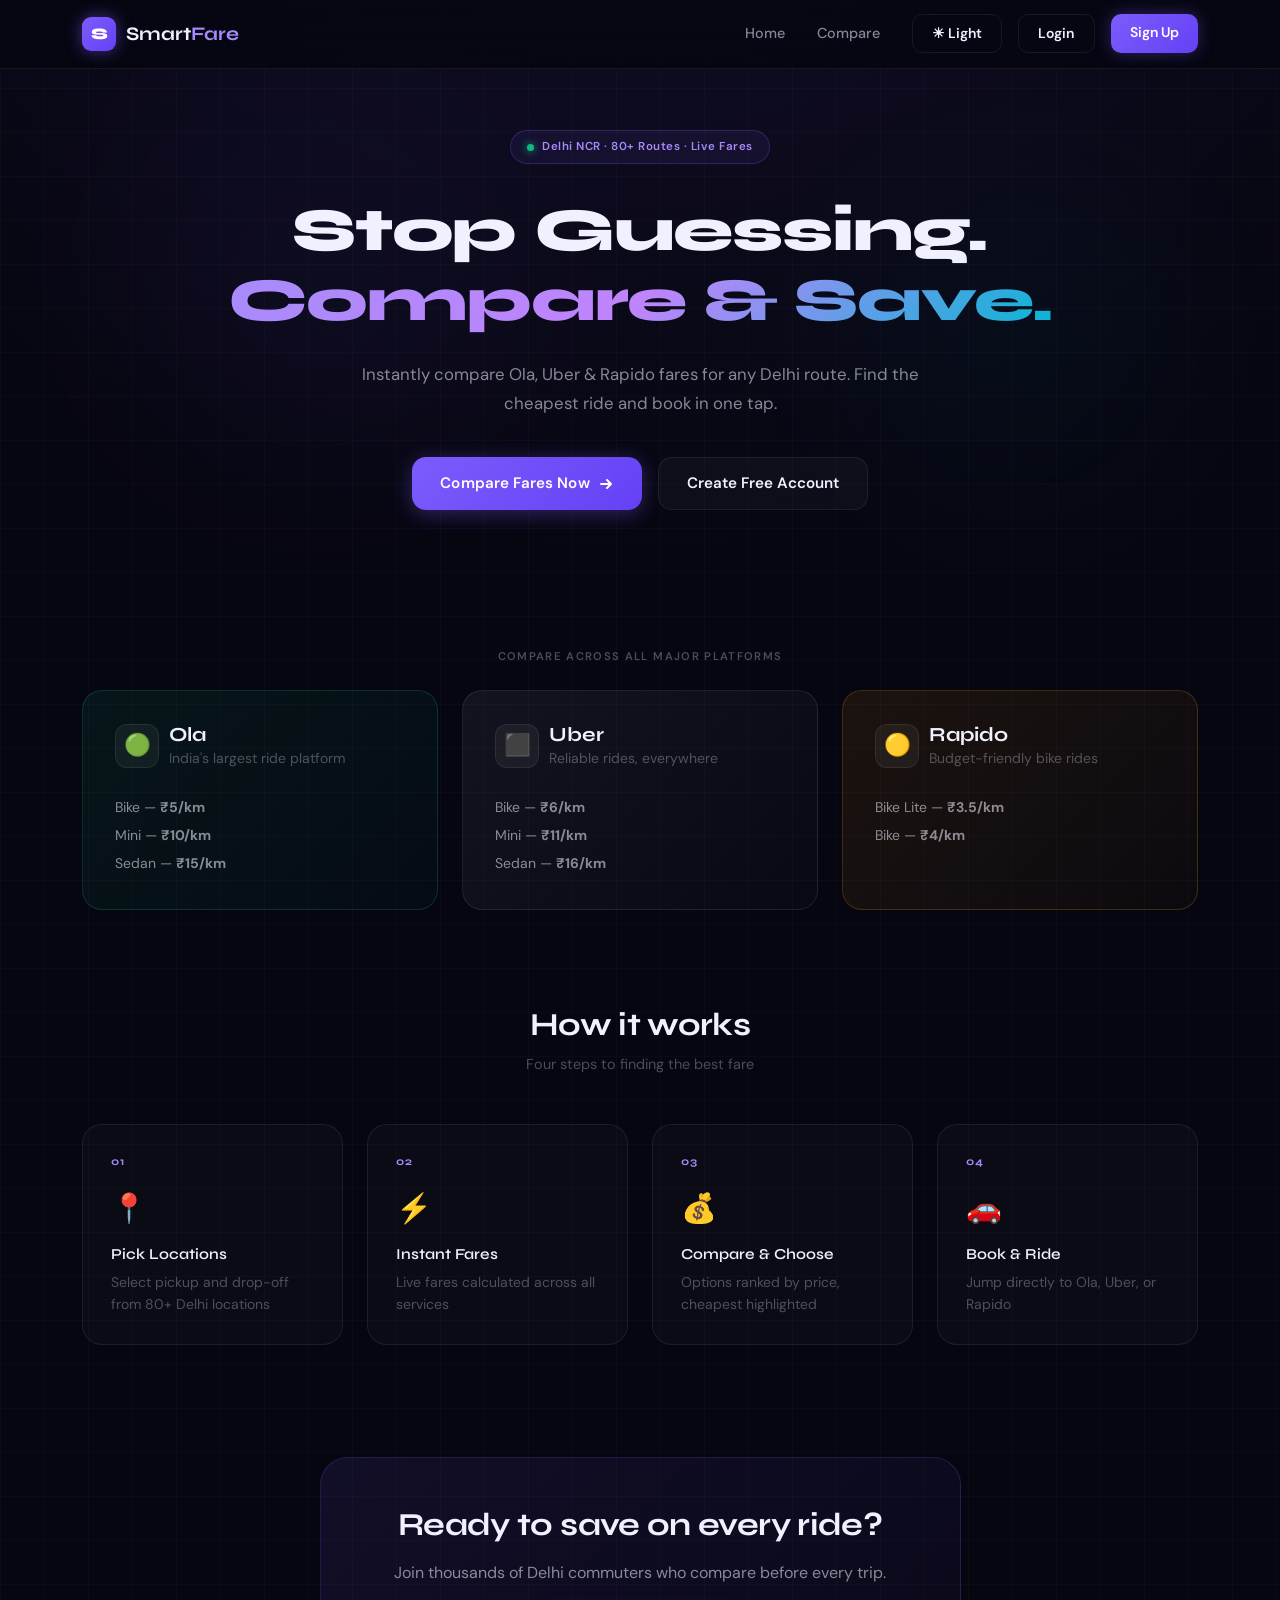
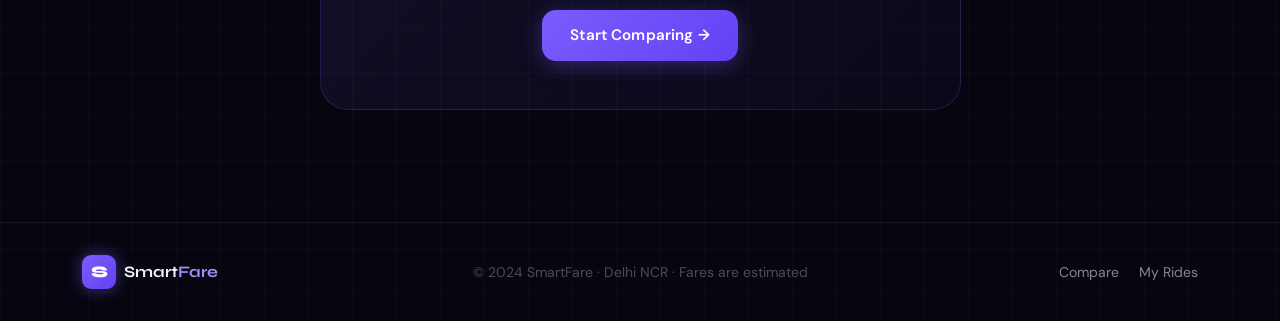
==== index.html @ f075b5c0 "add" ====
<!DOCTYPE html>
<html lang="en">
<head>
  <meta charset="UTF-8">
  <meta name="viewport" content="width=device-width, initial-scale=1.0">
  <title>SmartFare - Compare Ride Fares Instantly</title>
  <link href="https://cdn.jsdelivr.net/npm/bootstrap@5.3.0/dist/css/bootstrap.min.css" rel="stylesheet">
  <link rel="preconnect" href="https://fonts.googleapis.com">
  <link rel="preconnect" href="https://fonts.gstatic.com" crossorigin>
  <link href="https://fonts.googleapis.com/css2?family=Syne:wght@400;500;600;700;800&family=DM+Sans:wght@300;400;500;600&display=swap" rel="stylesheet">
  <link rel="stylesheet" href="/css/styles.css">
  <script>
  (function () {
    const savedTheme = localStorage.getItem("smartfare-theme") || "dark";
    document.documentElement.setAttribute("data-theme", savedTheme);
  })();
</script>
</head>
<body class="grid-bg">

  <nav class="navbar navbar-expand-lg navbar-dark navbar-custom fixed-top">
    <div class="container">
      <a class="navbar-brand d-flex align-items-center" href="/">
        <span class="logo-box"><span class="logo-letter">S</span></span>
        <span class="brand-text">Smart<span class="brand-accent">Fare</span></span>
      </a>
      <button class="navbar-toggler border-0" type="button" data-bs-toggle="collapse" data-bs-target="#navbarNav">
        <span class="navbar-toggler-icon"></span>
      </button>
      <div class="collapse navbar-collapse" id="navbarNav">
        <ul class="navbar-nav ms-auto me-3" id="navLinks"></ul>
        <div class="d-flex gap-2" id="navButtons"></div>
      </div>
    </div>
  </nav>

  <main>
    <!-- Hero -->
    <section class="hero-section position-relative">
      <div class="ambient-blob blob-1"></div>
      <div class="ambient-blob blob-2"></div>
      <div class="container">
        <div class="row justify-content-center text-center">
          <div class="col-lg-9">
            <div class="fade-in">
              <div class="hero-badge">
                <span class="pulse-dot"></span>
                Delhi NCR · 80+ Routes · Live Fares
              </div>
            </div>
            <h1 class="hero-title fade-in-1">
              Stop Guessing.<br>
              <span class="gradient-text">Compare & Save.</span>
            </h1>
            <p class="hero-subtitle fade-in-2">
              Instantly compare Ola, Uber & Rapido fares for any Delhi route.
              Find the cheapest ride and book in one tap.
            </p>
            <div class="d-flex flex-column flex-sm-row gap-3 justify-content-center fade-in-3">
              <a href="/compare" class="btn btn-primary-custom">
                Compare Fares Now
                <svg width="16" height="16" viewBox="0 0 16 16" fill="none"><path d="M3 8h10M9 4l4 4-4 4" stroke="currentColor" stroke-width="2" stroke-linecap="round" stroke-linejoin="round"/></svg>
              </a>
              <a href="/signup" class="btn btn-outline-custom">Create Free Account</a>
            </div>
          </div>
        </div>
      </div>
    </section>

    <!-- Services -->
    <section class="py-5">
      <div class="container">
        <p class="text-center text-uppercase mb-4" style="letter-spacing:0.12em; font-size:0.7rem; color:var(--text-muted); font-weight:600;">
          Compare across all major platforms
        </p>
        <div class="row g-4">
          <div class="col-md-4">
            <div class="service-card ola h-100">
              <div class="d-flex align-items-center mb-4">
                <span class="service-icon">🟢</span>
                <div>
                  <h5 class="mb-0 fw-bold">Ola</h5>
                  <p class="mb-0 small" style="color:var(--text-muted)">India's largest ride platform</p>
                </div>
              </div>
              <div class="small" style="color:var(--text-secondary); line-height:2;">
                <div>Bike — <strong>₹5/km</strong></div>
                <div>Mini — <strong>₹10/km</strong></div>
                <div>Sedan — <strong>₹15/km</strong></div>
              </div>
            </div>
          </div>
          <div class="col-md-4">
            <div class="service-card uber h-100">
              <div class="d-flex align-items-center mb-4">
                <span class="service-icon">⬛</span>
                <div>
                  <h5 class="mb-0 fw-bold">Uber</h5>
                  <p class="mb-0 small" style="color:var(--text-muted)">Reliable rides, everywhere</p>
                </div>
              </div>
              <div class="small" style="color:var(--text-secondary); line-height:2;">
                <div>Bike — <strong>₹6/km</strong></div>
                <div>Mini — <strong>₹11/km</strong></div>
                <div>Sedan — <strong>₹16/km</strong></div>
              </div>
            </div>
          </div>
          <div class="col-md-4">
            <div class="service-card rapido h-100">
              <div class="d-flex align-items-center mb-4">
                <span class="service-icon">🟡</span>
                <div>
                  <h5 class="mb-0 fw-bold">Rapido</h5>
                  <p class="mb-0 small" style="color:var(--text-muted)">Budget-friendly bike rides</p>
                </div>
              </div>
              <div class="small" style="color:var(--text-secondary); line-height:2;">
                <div>Bike Lite — <strong>₹3.5/km</strong></div>
                <div>Bike — <strong>₹4/km</strong></div>
              </div>
            </div>
          </div>
        </div>
      </div>
    </section>

    <!-- How It Works -->
    <section class="py-5">
      <div class="container">
        <h2 class="text-center fw-bold mb-2" style="letter-spacing:-0.02em;">How it works</h2>
        <p class="text-center mb-5" style="color:var(--text-muted); font-size:0.9rem;">Four steps to finding the best fare</p>
        <div class="row g-4">
          <div class="col-md-3 col-6">
            <div class="step-card">
              <div class="step-number">01</div>
              <div class="step-icon">📍</div>
              <h5 class="fw-semibold mb-2" style="font-size:0.95rem;">Pick Locations</h5>
              <p class="small mb-0" style="color:var(--text-muted)">Select pickup and drop-off from 80+ Delhi locations</p>
            </div>
          </div>
          <div class="col-md-3 col-6">
            <div class="step-card">
              <div class="step-number">02</div>
              <div class="step-icon">⚡</div>
              <h5 class="fw-semibold mb-2" style="font-size:0.95rem;">Instant Fares</h5>
              <p class="small mb-0" style="color:var(--text-muted)">Live fares calculated across all services</p>
            </div>
          </div>
          <div class="col-md-3 col-6">
            <div class="step-card">
              <div class="step-number">03</div>
              <div class="step-icon">💰</div>
              <h5 class="fw-semibold mb-2" style="font-size:0.95rem;">Compare & Choose</h5>
              <p class="small mb-0" style="color:var(--text-muted)">Options ranked by price, cheapest highlighted</p>
            </div>
          </div>
          <div class="col-md-3 col-6">
            <div class="step-card">
              <div class="step-number">04</div>
              <div class="step-icon">🚗</div>
              <h5 class="fw-semibold mb-2" style="font-size:0.95rem;">Book & Ride</h5>
              <p class="small mb-0" style="color:var(--text-muted)">Jump directly to Ola, Uber, or Rapido</p>
            </div>
          </div>
        </div>
      </div>
    </section>

    <!-- CTA -->
    <section class="py-5 my-3">
      <div class="container">
        <div class="row justify-content-center">
          <div class="col-lg-7">
            <div class="text-center p-5" style="background:linear-gradient(135deg,rgba(124,92,252,0.1),rgba(124,92,252,0.04)); border:1px solid rgba(124,92,252,0.2); border-radius:var(--radius-xl);">
              <h2 class="fw-bold mb-3" style="letter-spacing:-0.02em;">Ready to save on every ride?</h2>
              <p class="mb-4" style="color:var(--text-secondary);">Join thousands of Delhi commuters who compare before every trip.</p>
              <a href="/compare" class="btn btn-primary-custom mx-auto" style="max-width:220px;">
                Start Comparing →
              </a>
            </div>
          </div>
        </div>
      </div>
    </section>

    <footer class="footer-custom">
      <div class="container">
        <div class="row align-items-center">
          <div class="col-md-4 text-center text-md-start mb-3 mb-md-0">
            <div class="d-inline-flex align-items-center">
              <span class="logo-box me-2"><span class="logo-letter">S</span></span>
              <span class="fw-bold" style="font-family:'Syne',sans-serif;">Smart<span class="brand-accent">Fare</span></span>
            </div>
          </div>
          <div class="col-md-4 text-center mb-3 mb-md-0">
            <small style="color:var(--text-muted);">© 2024 SmartFare · Delhi NCR · Fares are estimated</small>
          </div>
          <div class="col-md-4 text-center text-md-end">
            <a href="/compare" class="me-3">Compare</a>
            <a href="/my-rides">My Rides</a>
          </div>
        </div>
      </div>
    </footer>
  </main>

  <script src="https://cdn.jsdelivr.net/npm/bootstrap@5.3.0/dist/js/bootstrap.bundle.min.js"></script>
  <script src="/js/auth.js"></script>
  <script src="/js/theme.js"></script>
  <script src="/js/navbar.js"></script>
</body>
</html>
---- css/styles.css ----
@import url('https://fonts.googleapis.com/css2?family=Syne:wght@400;500;600;700;800&family=DM+Sans:wght@300;400;500;600&display=swap');

:root {
  --primary: #7c5cfc;
  --primary-dark: #6441f5;
  --primary-light: #a78bfa;
  --primary-glow: rgba(124, 92, 252, 0.35);
  --secondary: #06b6d4;
  --secondary-glow: rgba(6, 182, 212, 0.25);
  --success: #10b981;
  --success-glow: rgba(16, 185, 129, 0.25);
  --danger: #ef4444;
  --danger-glow: rgba(239, 68, 68, 0.2);
  --warning: #f59e0b;
  --dark: #060610;
  --dark-2: #0d0d1a;
  --dark-card: #111120;
  --dark-card-hover: #15152a;
  --border: rgba(255, 255, 255, 0.07);
  --border-hover: rgba(255, 255, 255, 0.14);
  --border-primary: rgba(124, 92, 252, 0.4);
  --text-primary: #f0f0ff;
  --text-secondary: rgba(240, 240, 255, 0.55);
  --text-muted: rgba(240, 240, 255, 0.3);
  --radius-sm: 10px;
  --radius-md: 14px;
  --radius-lg: 20px;
  --radius-xl: 28px;
  --shadow-sm: 0 2px 8px rgba(0,0,0,0.3);
  --shadow-md: 0 8px 32px rgba(0,0,0,0.4);
  --shadow-lg: 0 20px 60px rgba(0,0,0,0.5);
  --shadow-glow: 0 0 40px var(--primary-glow);
  --transition: all 0.25s cubic-bezier(0.4, 0, 0.2, 1);
  --transition-fast: all 0.15s ease;
  --transition-slow: all 0.4s cubic-bezier(0.4, 0, 0.2, 1);
}
:root[data-theme="light"] {
  --primary: #6d5dfc;
  --primary-dark: #5546e8;
  --primary-light: #7c6cff;
  --primary-glow: rgba(109, 93, 252, 0.18);

  --secondary: #0891b2;
  --secondary-glow: rgba(8, 145, 178, 0.14);

  --success: #059669;
  --success-glow: rgba(5, 150, 105, 0.14);

  --danger: #dc2626;
  --danger-glow: rgba(220, 38, 38, 0.12);

  --warning: #d97706;

  --dark: #f8fafc;
  --dark-2: #eef2f7;
  --dark-card: #ffffff;
  --dark-card-hover: #f8fbff;

  --border: rgba(15, 23, 42, 0.08);
  --border-hover: rgba(15, 23, 42, 0.14);
  --border-primary: rgba(109, 93, 252, 0.24);

  --text-primary: #0f172a;
  --text-secondary: rgba(15, 23, 42, 0.72);
  --text-muted: rgba(15, 23, 42, 0.5);

  --shadow-sm: 0 2px 8px rgba(15, 23, 42, 0.06);
  --shadow-md: 0 8px 24px rgba(15, 23, 42, 0.08);
  --shadow-lg: 0 18px 48px rgba(15, 23, 42, 0.12);
  --shadow-glow: 0 0 30px var(--primary-glow);
}

*, *::before, *::after {
  margin: 0;
  padding: 0;
  box-sizing: border-box;
}

body {
  font-family: 'DM Sans', -apple-system, sans-serif;
  background-color: var(--dark);
  color: var(--text-primary);
  line-height: 1.6;
  overflow-x: hidden;
  -webkit-font-smoothing: antialiased;
}

h1, h2, h3, h4, h5, h6, .display-5 {
  font-family: 'Syne', sans-serif;
}

/* ─── BACKGROUND ─── */
.grid-bg {
  background-color: var(--dark);
  background-image:
    radial-gradient(ellipse 80% 50% at 50% -20%, rgba(124, 92, 252, 0.12), transparent),
    linear-gradient(rgba(255,255,255,0.018) 1px, transparent 1px),
    linear-gradient(90deg, rgba(255,255,255,0.018) 1px, transparent 1px);
  background-size: auto, 44px 44px, 44px 44px;
}

/* ─── SCROLLBAR ─── */
::-webkit-scrollbar { width: 6px; }
::-webkit-scrollbar-track { background: var(--dark); }
::-webkit-scrollbar-thumb { background: rgba(124,92,252,0.4); border-radius: 4px; }

/* ─── NAVBAR ─── */
.navbar-custom {
  background: rgba(6, 6, 16, 0.85);
  backdrop-filter: blur(24px) saturate(180%);
  -webkit-backdrop-filter: blur(24px) saturate(180%);
  border-bottom: 1px solid var(--border);
  padding: 0.75rem 0;
  transition: var(--transition);
}

.navbar-brand {
  font-family: 'Syne', sans-serif;
  font-weight: 700;
  font-size: 1.2rem;
  text-decoration: none;
}

.logo-box {
  width: 34px;
  height: 34px;
  background: linear-gradient(135deg, var(--primary), var(--primary-dark));
  border-radius: 9px;
  display: inline-flex;
  align-items: center;
  justify-content: center;
  margin-right: 10px;
  box-shadow: 0 0 16px rgba(124,92,252,0.5);
  flex-shrink: 0;
}

.logo-letter {
  color: white;
  font-weight: 800;
  font-size: 16px;
  font-family: 'Syne', sans-serif;
}

.brand-text { color: var(--text-primary); }
.brand-accent { color: var(--primary-light); }

.nav-link {
  color: var(--text-secondary) !important;
  font-weight: 500;
  font-size: 0.9rem;
  padding: 0.5rem 1rem !important;
  border-radius: var(--radius-sm);
  transition: var(--transition-fast);
  position: relative;
}

.nav-link:hover { color: var(--text-primary) !important; background: rgba(255,255,255,0.04); }
.nav-link.active { color: var(--primary-light) !important; }

.btn-nav-primary {
  background: linear-gradient(135deg, var(--primary), var(--primary-dark));
  color: white !important;
  border: none;
  padding: 0.5rem 1.2rem;
  border-radius: var(--radius-sm);
  font-weight: 600;
  font-size: 0.875rem;
  transition: var(--transition);
  box-shadow: 0 0 16px var(--primary-glow);
}

.btn-nav-primary:hover {
  transform: translateY(-1px);
  box-shadow: 0 0 24px var(--primary-glow);
  color: white !important;
}

.btn-nav-outline {
  border: 1px solid var(--border);
  color: var(--text-primary) !important;
  padding: 0.5rem 1.2rem;
  border-radius: var(--radius-sm);
  font-weight: 600;
  font-size: 0.875rem;
  transition: var(--transition);
  background: transparent;
}

.btn-nav-outline:hover {
  background: rgba(255,255,255,0.05);
  border-color: var(--border-primary);
  color: var(--text-primary) !important;
}

/* ─── HERO ─── */
.hero-section {
  padding: 130px 0 90px;
  position: relative;
  overflow: hidden;
}

.hero-badge {
  display: inline-flex;
  align-items: center;
  gap: 8px;
  padding: 7px 16px;
  background: rgba(124, 92, 252, 0.08);
  border: 1px solid rgba(124, 92, 252, 0.25);
  border-radius: 50px;
  margin-bottom: 2rem;
  font-size: 0.72rem;
  font-weight: 600;
  letter-spacing: 0.5px;
  color: var(--primary-light);
}

.pulse-dot {
  width: 7px;
  height: 7px;
  background: var(--success);
  border-radius: 50%;
  box-shadow: 0 0 8px var(--success);
  animation: pulse 2.5s ease-in-out infinite;
}

@keyframes pulse {
  0%, 100% { opacity: 1; transform: scale(1); box-shadow: 0 0 6px var(--success); }
  50% { opacity: 0.7; transform: scale(1.2); box-shadow: 0 0 12px var(--success); }
}

.hero-title {
  font-size: clamp(2.4rem, 5vw, 3.8rem);
  font-weight: 800;
  line-height: 1.15;
  margin-bottom: 1.5rem;
  letter-spacing: -0.02em;
}

.gradient-text {
  background: linear-gradient(135deg, var(--primary-light) 0%, #c084fc 50%, var(--secondary) 100%);
  -webkit-background-clip: text;
  -webkit-text-fill-color: transparent;
  background-clip: text;
}

.hero-subtitle {
  font-size: 1.05rem;
  color: var(--text-secondary);
  max-width: 580px;
  margin: 0 auto 2.5rem;
  line-height: 1.7;
  font-weight: 400;
}

/* ─── BUTTONS ─── */
.btn-primary-custom {
  background: linear-gradient(135deg, var(--primary), var(--primary-dark));
  color: white;
  border: none;
  padding: 0.875rem 1.75rem;
  font-size: 0.95rem;
  font-weight: 600;
  border-radius: var(--radius-md);
  transition: var(--transition);
  box-shadow: 0 4px 20px var(--primary-glow);
  display: inline-flex;
  align-items: center;
  justify-content: center;
  gap: 8px;
  letter-spacing: 0.01em;
  cursor: pointer;
  text-decoration: none;
}

.btn-primary-custom:hover {
  transform: translateY(-2px) scale(1.01);
  box-shadow: 0 8px 32px var(--primary-glow);
  color: white;
}

.btn-primary-custom:active { transform: translateY(0) scale(0.99); }
.btn-primary-custom:disabled {
  opacity: 0.45;
  cursor: not-allowed;
  transform: none;
  box-shadow: none;
}

.btn-outline-custom {
  background: rgba(255,255,255,0.03);
  color: var(--text-primary);
  border: 1px solid var(--border);
  padding: 0.875rem 1.75rem;
  font-size: 0.95rem;
  font-weight: 600;
  border-radius: var(--radius-md);
  transition: var(--transition);
  display: inline-flex;
  align-items: center;
  justify-content: center;
  gap: 8px;
  cursor: pointer;
  text-decoration: none;
}

.btn-outline-custom:hover {
  background: rgba(255,255,255,0.06);
  border-color: var(--border-primary);
  color: var(--text-primary);
  transform: translateY(-1px);
}

.btn-sm.btn-outline-custom {
  padding: 0.5rem 1.1rem;
  font-size: 0.82rem;
  border-radius: var(--radius-sm);
}

/* ─── CARDS ─── */
.card-custom {
  background: rgba(255, 255, 255, 0.028);
  border: 1px solid var(--border);
  border-radius: var(--radius-lg);
  padding: 1.5rem;
  transition: var(--transition);
  backdrop-filter: blur(16px);
  -webkit-backdrop-filter: blur(16px);
}

.card-custom:hover {
  background: rgba(255, 255, 255, 0.045);
  border-color: var(--border-hover);
  transform: translateY(-3px);
  box-shadow: var(--shadow-md);
}

/* ─── SERVICE CARDS ─── */
.service-card {
  border-radius: var(--radius-lg);
  padding: 2rem;
  transition: var(--transition);
  position: relative;
  overflow: hidden;
}

.service-card::before {
  content: '';
  position: absolute;
  inset: 0;
  opacity: 0;
  transition: opacity 0.3s;
  border-radius: inherit;
}

.service-card:hover { transform: translateY(-5px); }
.service-card:hover::before { opacity: 1; }

.service-card.ola {
  background: linear-gradient(135deg, rgba(16,185,129,0.09), rgba(16,185,129,0.03));
  border: 1px solid rgba(16,185,129,0.2);
}
.service-card.ola:hover { border-color: rgba(16,185,129,0.5); box-shadow: 0 8px 40px rgba(16,185,129,0.12); }

.service-card.uber {
  background: linear-gradient(135deg, rgba(148,163,184,0.09), rgba(100,116,139,0.03));
  border: 1px solid rgba(100,116,139,0.2);
}
.service-card.uber:hover { border-color: rgba(148,163,184,0.4); box-shadow: 0 8px 40px rgba(148,163,184,0.1); }

.service-card.rapido {
  background: linear-gradient(135deg, rgba(245,158,11,0.09), rgba(245,158,11,0.03));
  border: 1px solid rgba(245,158,11,0.2);
}
.service-card.rapido:hover { border-color: rgba(245,158,11,0.5); box-shadow: 0 8px 40px rgba(245,158,11,0.12); }

.service-icon {
  font-size: 1.8rem;
  margin-right: 0.6rem;
}

/* ─── FORM CONTROLS ─── */
.form-control-custom {
  background: rgba(255, 255, 255, 0.04);
  border: 1px solid var(--border);
  color: var(--text-primary);
  padding: 0.875rem 1rem;
  border-radius: var(--radius-md);
  transition: var(--transition);
  font-family: 'DM Sans', sans-serif;
  font-size: 0.92rem;
  width: 100%;
}

.form-control-custom:focus {
  background: rgba(255, 255, 255, 0.065);
  border-color: var(--primary);
  color: var(--text-primary);
  box-shadow: 0 0 0 3px rgba(124, 92, 252, 0.18);
  outline: none;
}

.form-control-custom::placeholder { color: var(--text-muted); }

select.form-control-custom {
  cursor: pointer;
  appearance: none;
  background-image: url("data:image/svg+xml,%3Csvg xmlns='http://www.w3.org/2000/svg' width='12' height='12' viewBox='0 0 12 12'%3E%3Cpath fill='rgba(240,240,255,0.4)' d='M6 8L1 3h10z'/%3E%3C/svg%3E");
  background-repeat: no-repeat;
  background-position: right 1rem center;
  padding-right: 2.5rem;
}

select.form-control-custom option {
  background: var(--dark-card);
  color: var(--text-primary);
}

.form-label-custom {
  color: var(--text-secondary);
  font-weight: 600;
  margin-bottom: 0.5rem;
  font-size: 0.8rem;
  text-transform: uppercase;
  letter-spacing: 0.06em;
  display: block;
}

/* Password input wrapper */
.input-password-wrap {
  position: relative;
}

.input-password-wrap .form-control-custom {
  padding-right: 3rem;
}

.password-toggle {
  position: absolute;
  right: 0.875rem;
  top: 50%;
  transform: translateY(-50%);
  background: none;
  border: none;
  color: var(--text-muted);
  cursor: pointer;
  padding: 0;
  display: flex;
  align-items: center;
  transition: color 0.2s;
  font-size: 0.95rem;
}

.password-toggle:hover { color: var(--text-secondary); }

/* ─── COMPARE CARD ─── */
.compare-card {
  background: rgba(255, 255, 255, 0.028);
  border: 1px solid var(--border);
  border-radius: var(--radius-xl);
  padding: 2.25rem;
  backdrop-filter: blur(24px);
  -webkit-backdrop-filter: blur(24px);
  box-shadow: 0 32px 80px rgba(0,0,0,0.5);
}

/* ─── SWAP BUTTON ─── */
.swap-btn {
  width: 40px;
  height: 40px;
  border-radius: 50%;
  background: rgba(255, 255, 255, 0.04);
  border: 1px solid var(--border);
  color: var(--text-secondary);
  display: flex;
  align-items: center;
  justify-content: center;
  cursor: pointer;
  transition: var(--transition);
  flex-shrink: 0;
}

.swap-btn:hover {
  background: rgba(124, 92, 252, 0.15);
  border-color: var(--primary);
  color: var(--primary-light);
  transform: rotate(180deg);
  box-shadow: 0 0 16px var(--primary-glow);
}

/* ─── FARE CARDS ─── */
.fare-card {
  background: rgba(255, 255, 255, 0.028);
  border: 1px solid var(--border);
  border-radius: var(--radius-lg);
  padding: 1.5rem;
  transition: var(--transition);
  position: relative;
  overflow: hidden;
}

.fare-card:hover {
  background: rgba(255, 255, 255, 0.048);
  transform: translateY(-4px);
  box-shadow: var(--shadow-md);
  border-color: var(--border-hover);
}

.fare-card.cheapest {
  border: 1.5px solid var(--success);
  box-shadow: 0 0 0 1px rgba(16,185,129,0.15), 0 8px 40px rgba(16,185,129,0.12);
  background: rgba(16, 185, 129, 0.04);
}

.fare-card.cheapest:hover {
  box-shadow: 0 0 0 1px rgba(16,185,129,0.25), 0 16px 50px rgba(16,185,129,0.18);
}

.cheapest-badge {
  position: absolute;
  top: 14px;
  right: 14px;
  background: var(--success);
  color: white;
  padding: 3px 10px;
  border-radius: 20px;
  font-size: 0.7rem;
  font-weight: 700;
  text-transform: uppercase;
  letter-spacing: 0.06em;
  box-shadow: 0 0 12px var(--success-glow);
}

.price-tag {
  font-size: 2rem;
  font-weight: 800;
  color: var(--text-primary);
  font-family: 'Syne', sans-serif;
  letter-spacing: -0.03em;
}

.feature-badge {
  display: inline-block;
  background: rgba(255, 255, 255, 0.07);
  border: 1px solid var(--border);
  padding: 3px 9px;
  border-radius: 6px;
  font-size: 0.72rem;
  margin-right: 5px;
  margin-bottom: 5px;
  color: var(--text-secondary);
}

/* ─── ALERTS ─── */
.alert-custom {
  background: rgba(239, 68, 68, 0.08);
  border: 1px solid rgba(239, 68, 68, 0.25);
  color: #fca5a5;
  padding: 0.875rem 1rem;
  border-radius: var(--radius-md);
  font-size: 0.875rem;
}

.alert-success-custom {
  background: rgba(16, 185, 129, 0.08);
  border: 1px solid rgba(16, 185, 129, 0.25);
  color: #6ee7b7;
}

/* ─── LOADING SPINNER ─── */
.spinner-border-custom {
  width: 18px;
  height: 18px;
  border: 2.5px solid rgba(255, 255, 255, 0.2);
  border-top-color: white;
  border-radius: 50%;
  animation: spin 0.7s linear infinite;
  display: inline-block;
}

@keyframes spin { to { transform: rotate(360deg); } }

/* ─── STEP CARDS ─── */
.step-card {
  background: rgba(255,255,255,0.025);
  border: 1px solid var(--border);
  border-radius: var(--radius-lg);
  padding: 1.75rem;
  transition: var(--transition);
  height: 100%;
}

.step-card:hover {
  background: rgba(255,255,255,0.045);
  transform: translateY(-4px);
  border-color: var(--border-primary);
  box-shadow: 0 8px 32px rgba(124,92,252,0.1);
}

.step-number {
  font-family: 'Syne', monospace;
  font-size: 0.7rem;
  color: var(--primary-light);
  margin-bottom: 0.875rem;
  letter-spacing: 0.1em;
  font-weight: 700;
}

.step-icon { font-size: 1.8rem; margin-bottom: 0.875rem; }

/* ─── STATS ─── */
.stat-card {
  text-align: center;
  padding: 1.5rem 1rem;
  background: rgba(255,255,255,0.025);
  border: 1px solid var(--border);
  border-radius: var(--radius-md);
  transition: var(--transition);
}

.stat-card:hover {
  background: rgba(255,255,255,0.045);
  border-color: var(--border-primary);
  transform: translateY(-2px);
}

.stat-value {
  font-size: 1.9rem;
  font-weight: 800;
  color: var(--text-primary);
  font-family: 'Syne', sans-serif;
  letter-spacing: -0.03em;
}

.stat-label {
  font-size: 0.7rem;
  color: var(--text-muted);
  text-transform: uppercase;
  letter-spacing: 0.08em;
  margin-top: 4px;
}

/* ─── POPULAR ROUTES ─── */
.popular-route-btn {
  background: rgba(255,255,255,0.02);
  border: 1px solid var(--border);
  border-radius: var(--radius-md);
  padding: 0.875rem 1rem;
  transition: var(--transition);
  cursor: pointer;
  text-align: left;
  width: 100%;
  display: flex;
  align-items: center;
  gap: 0.75rem;
  color: var(--text-primary);
  font-family: 'DM Sans', sans-serif;
  font-size: 0.9rem;
}

.popular-route-btn:hover {
  background: rgba(255,255,255,0.05);
  border-color: rgba(255,255,255,0.14);
  transform: translateX(4px);
}

.popular-route-btn.active {
  background: rgba(124, 92, 252, 0.1);
  border-color: var(--border-primary);
}

.route-indicator {
  width: 6px;
  height: 6px;
  background: var(--text-muted);
  border-radius: 50%;
  flex-shrink: 0;
}

.popular-route-btn.active .route-indicator {
  background: var(--primary-light);
  box-shadow: 0 0 8px var(--primary-glow);
}

/* ─── LIVE INDICATOR ─── */
.live-indicator {
  display: inline-flex;
  align-items: center;
  gap: 8px;
  padding: 6px 14px;
  background: rgba(16, 185, 129, 0.07);
  border: 1px solid rgba(16, 185, 129, 0.25);
  border-radius: 50px;
  font-size: 0.68rem;
  font-weight: 700;
  letter-spacing: 0.1em;
  text-transform: uppercase;
  color: #6ee7b7;
}

/* ─── FOOTER ─── */
.footer-custom {
  border-top: 1px solid var(--border);
  padding: 2rem 0;
  margin-top: 4rem;
}

.footer-custom a {
  color: var(--text-secondary);
  text-decoration: none;
  transition: color 0.2s;
  font-size: 0.875rem;
}

.footer-custom a:hover { color: var(--text-primary); }

/* ─── AMBIENT BLOBS ─── */
.ambient-blob {
  position: absolute;
  border-radius: 50%;
  pointer-events: none;
}

.blob-1 {
  width: 500px;
  height: 500px;
  background: radial-gradient(circle, var(--primary) 0%, transparent 70%);
  top: 5%;
  left: 5%;
  filter: blur(120px);
  opacity: 0.09;
}

.blob-2 {
  width: 400px;
  height: 400px;
  background: radial-gradient(circle, var(--secondary) 0%, transparent 70%);
  bottom: 10%;
  right: 5%;
  filter: blur(100px);
  opacity: 0.07;
}

/* ─── MODAL ─── */
.modal-custom {
  display: none;
  position: fixed;
  inset: 0;
  z-index: 9999;
  align-items: center;
  justify-content: center;
  padding: 1rem;
}

.modal-custom.show { display: flex; }

.modal-backdrop-custom {
  position: fixed;
  inset: 0;
  background: rgba(0,0,0,0.7);
  backdrop-filter: blur(4px);
  z-index: 9998;
}

.modal-content-custom {
  position: relative;
  z-index: 9999;
  background: var(--dark-card);
  border: 1px solid var(--border);
  border-radius: var(--radius-xl);
  padding: 2rem;
  max-width: 400px;
  width: 100%;
  box-shadow: var(--shadow-lg);
  animation: modalIn 0.25s cubic-bezier(0.34, 1.56, 0.64, 1);
}

@keyframes modalIn {
  from { opacity: 0; transform: scale(0.92) translateY(16px); }
  to { opacity: 1; transform: scale(1) translateY(0); }
}

/* ─── BOOKING CARDS ─── */
.booking-card {
  background: rgba(255,255,255,0.025);
  border: 1px solid var(--border);
  border-radius: var(--radius-lg);
  padding: 1.25rem 1.5rem;
  transition: var(--transition);
}

.booking-card:hover {
  background: rgba(255,255,255,0.042);
  border-color: var(--border-hover);
  transform: translateY(-2px);
  box-shadow: var(--shadow-sm);
}

/* ─── ANIMATIONS ─── */
@keyframes fadeInUp {
  from { opacity: 0; transform: translateY(24px); }
  to { opacity: 1; transform: translateY(0); }
}

@keyframes fadeIn {
  from { opacity: 0; transform: translateY(16px); }
  to { opacity: 1; transform: translateY(0); }
}

.fade-in { animation: fadeInUp 0.55s cubic-bezier(0.4, 0, 0.2, 1) both; }
.fade-in-1 { animation: fadeInUp 0.55s 0.08s cubic-bezier(0.4, 0, 0.2, 1) both; }
.fade-in-2 { animation: fadeInUp 0.55s 0.16s cubic-bezier(0.4, 0, 0.2, 1) both; }
.fade-in-3 { animation: fadeInUp 0.55s 0.24s cubic-bezier(0.4, 0, 0.2, 1) both; }

/* ─── RESPONSIVE ─── */
@media (max-width: 768px) {
  .hero-section { padding: 100px 0 60px; }
  .hero-title { font-size: 2.2rem; }
  .hero-subtitle { font-size: 0.95rem; }

  .btn-primary-custom,
  .btn-outline-custom {
    padding: 0.8rem 1.4rem;
    font-size: 0.9rem;
    width: 100%;
    justify-content: center;
  }

  .compare-card { padding: 1.5rem; border-radius: var(--radius-lg); }

  .price-tag { font-size: 1.6rem; }

  .stat-value { font-size: 1.5rem; }
}

@media (max-width: 480px) {
  .hero-title { font-size: 1.9rem; }
  .compare-card { padding: 1.2rem; }
}
/*
  ── my-rides additions ──────────────────────────────────────────────────────
  Paste these rules into your existing styles.css (or append at the end).
  They only add / override what my-rides needs — nothing else is touched.
  ──────────────────────────────────────────────────────────────────────────── */

/* Prevent body scroll while modal is open (set via JS) */
body.modal-open {
  overflow: hidden;
}

/* Smooth card exit animation helper */
.ride-card.removing {
  opacity: 0 !important;
  transform: translateX(24px) !important;
  pointer-events: none;
}

/* Ensure modal backdrop never leaks a stuck blur */
.modal-custom:not(.show) {
  display: none !important;
  pointer-events: none;
}
.modal-custom:not(.show) .modal-backdrop-custom {
  backdrop-filter: none;
  -webkit-backdrop-filter: none;
}

/* Price tag consistency */
.price-tag {
  font-weight: 700;
  letter-spacing: -0.02em;
  color: var(--text-primary, #fff);
}

/* Service icon circle wrapper (optional, in case global styles don't define it) */
.service-icon {
  width: 44px; height: 44px;
  display: flex; align-items: center; justify-content: center;
  background: rgba(255,255,255,0.05);
  border: 1px solid rgba(255,255,255,0.08);
  border-radius: 12px;
  font-size: 1.35rem;
  line-height: 1;
  flex-shrink: 0;
}

/* Alert / error state */
.alert-custom {
  background: rgba(239,68,68,0.07);
  border: 1px solid rgba(239,68,68,0.14);
  border-radius: 14px;
  padding: 1.5rem;
  color: #fca5a5;
}

/* FINAL MODAL FIX */
.modal-custom {
  display: none;
}

.modal-custom.show {
  display: flex;
}

.modal-backdrop-custom {
  position: fixed;
  inset: 0;
  z-index: 9998;
}

.modal-content-custom {
  position: relative;
  z-index: 9999;
}
:root[data-theme="light"] body {
  background-color: var(--dark);
  color: var(--text-primary);
}

:root[data-theme="light"] .grid-bg {
  background-color: var(--dark);
  background-image:
    radial-gradient(ellipse 80% 50% at 50% -20%, rgba(109, 93, 252, 0.08), transparent),
    linear-gradient(rgba(15, 23, 42, 0.04) 1px, transparent 1px),
    linear-gradient(90deg, rgba(15, 23, 42, 0.04) 1px, transparent 1px);
}

:root[data-theme="light"] .navbar-custom {
  background: rgba(255, 255, 255, 0.85);
  border-bottom: 1px solid var(--border);
}

:root[data-theme="light"] .nav-link:hover,
:root[data-theme="light"] .btn-nav-outline:hover {
  background: rgba(15, 23, 42, 0.05);
}

:root[data-theme="light"] .btn-nav-outline {
  background: #fff;
}

:root[data-theme="light"] .nav-user-text {
  color: var(--text-secondary) !important;
}

:root[data-theme="light"] .btn-outline-custom {
  background: rgba(15, 23, 42, 0.03);
  border-color: var(--border);
  color: var(--text-primary);
}

:root[data-theme="light"] .btn-outline-custom:hover {
  background: rgba(15, 23, 42, 0.06);
  color: var(--text-primary);
}

:root[data-theme="light"] .service-card,
:root[data-theme="light"] .card-custom,
:root[data-theme="light"] .fare-card,
:root[data-theme="light"] .fare-skeleton,
:root[data-theme="light"] .contact-card,
:root[data-theme="light"] .auth-card,
:root[data-theme="light"] .ride-card,
:root[data-theme="light"] .result-card {
  background: rgba(255, 255, 255, 0.92);
  border-color: var(--border);
  box-shadow: var(--shadow-md);
}

:root[data-theme="light"] .form-control,
:root[data-theme="light"] .form-control-custom,
:root[data-theme="light"] .location-input-field,
:root[data-theme="light"] .form-select {
  background: rgba(15, 23, 42, 0.03);
  color: var(--text-primary);
  border-color: var(--border);
}

:root[data-theme="light"] .form-control:focus,
:root[data-theme="light"] .form-control-custom:focus,
:root[data-theme="light"] .location-input-field:focus,
:root[data-theme="light"] .form-select:focus {
  background: rgba(15, 23, 42, 0.05);
  color: var(--text-primary);
  border-color: var(--border-primary);
  box-shadow: 0 0 0 0.2rem rgba(109, 93, 252, 0.12);
}

:root[data-theme="light"] .navbar-toggler {
  filter: invert(1);
}

:root[data-theme="light"] ::-webkit-scrollbar-track {
  background: #eef2f7;
}
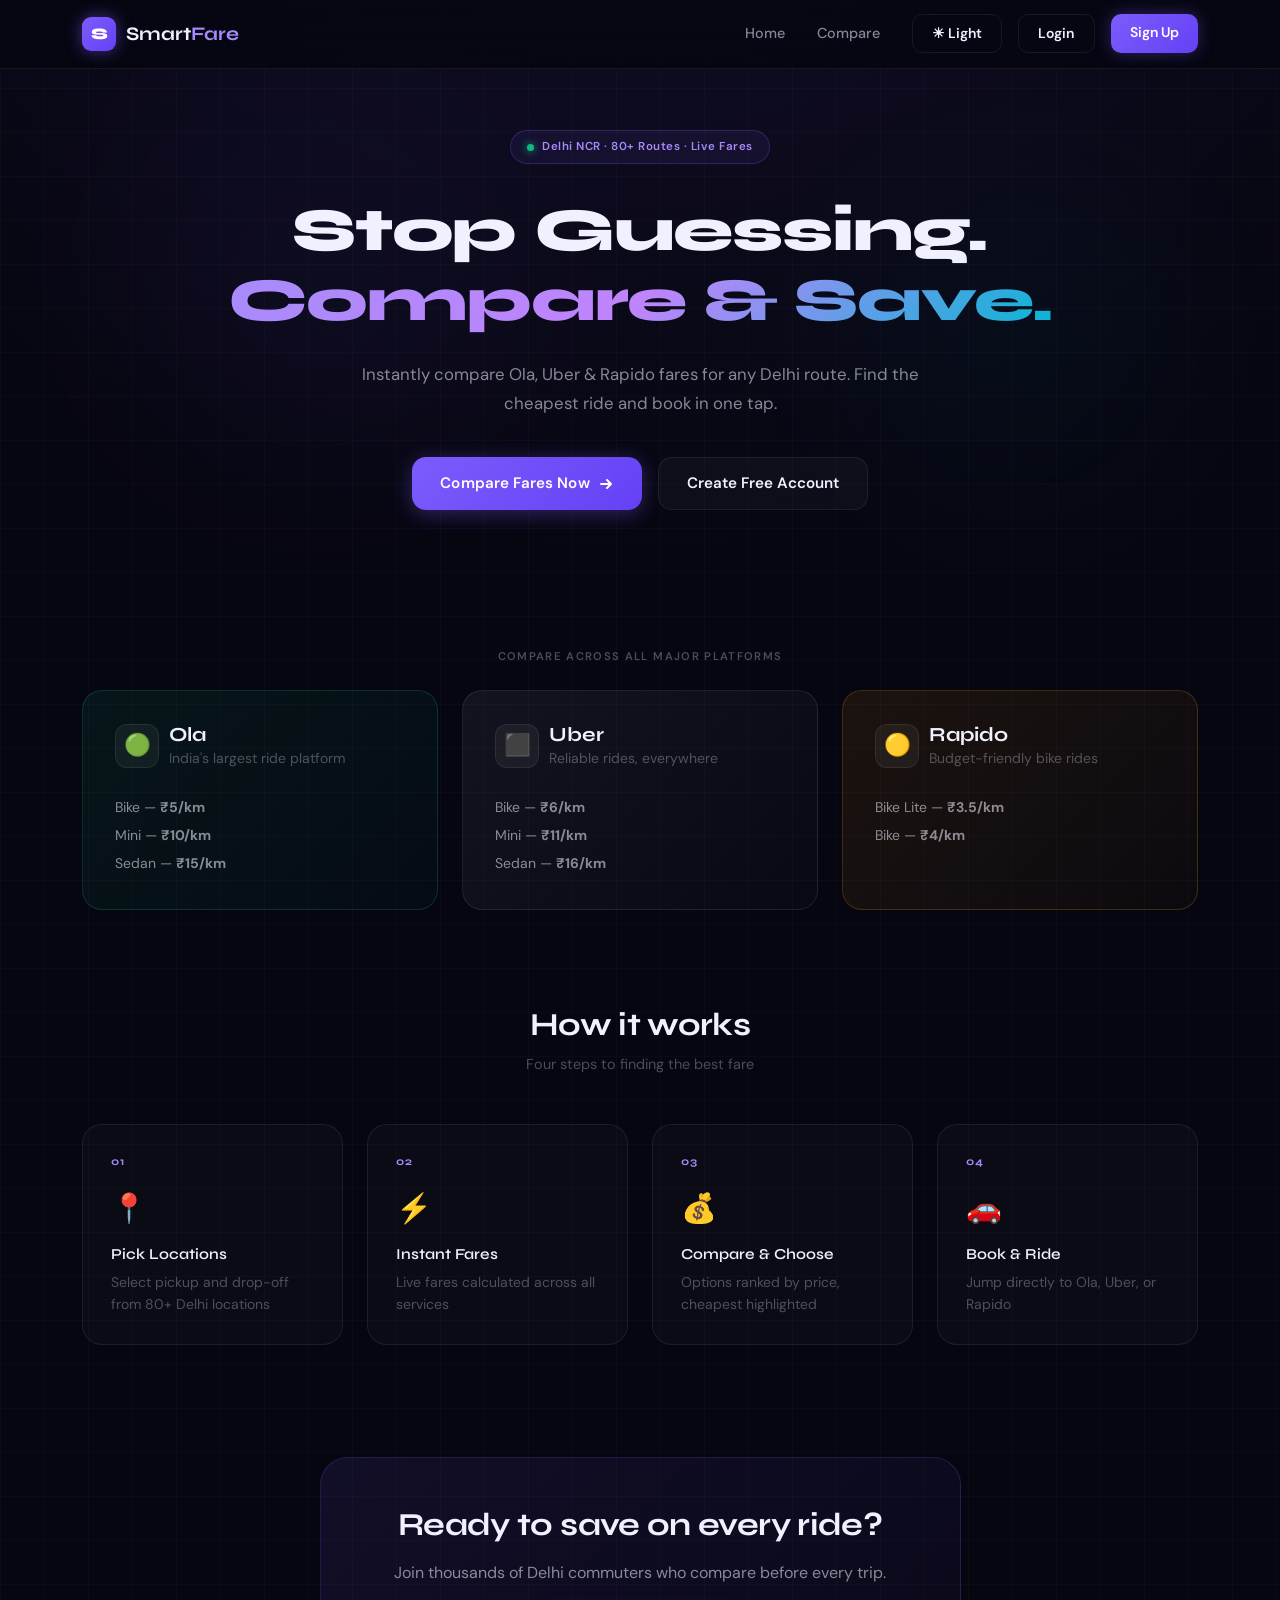
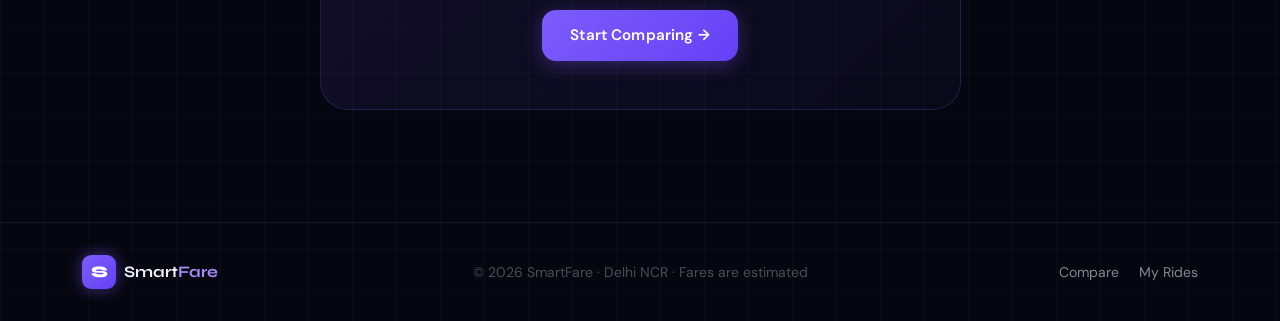
==== commit 7ce9cda0: "added some details" ====
--- a/index.html
+++ b/index.html
@@ -195,7 +195,7 @@
             </div>
           </div>
           <div class="col-md-4 text-center mb-3 mb-md-0">
-            <small style="color:var(--text-muted);">© 2024 SmartFare · Delhi NCR · Fares are estimated</small>
+            <small style="color:var(--text-muted);">© 2026 SmartFare · Delhi NCR · Fares are estimated</small>
           </div>
           <div class="col-md-4 text-center text-md-end">
             <a href="/compare" class="me-3">Compare</a>
--- a/css/styles.css
+++ b/css/styles.css
@@ -796,7 +796,7 @@
   box-shadow: var(--shadow-sm);
 }
 
-/* ─── ANIMATIONS ─── */
+
 @keyframes fadeInUp {
   from { opacity: 0; transform: translateY(24px); }
   to { opacity: 1; transform: translateY(0); }
@@ -837,13 +837,7 @@
   .hero-title { font-size: 1.9rem; }
   .compare-card { padding: 1.2rem; }
 }
-/*
-  ── my-rides additions ──────────────────────────────────────────────────────
-  Paste these rules into your existing styles.css (or append at the end).
-  They only add / override what my-rides needs — nothing else is touched.
-  ──────────────────────────────────────────────────────────────────────────── */
-
-/* Prevent body scroll while modal is open (set via JS) */
+
 body.modal-open {
   overflow: hidden;
 }
@@ -992,4 +986,71 @@
 
 :root[data-theme="light"] ::-webkit-scrollbar-track {
   background: #eef2f7;
+}
+/* Leaflet final repair */
+#resultsRouteMap {
+  width: 100% !important;
+  height: 420px !important;
+  min-height: 420px !important;
+  display: block !important;
+  position: relative !important;
+  overflow: hidden !important;
+}
+
+#resultsRouteMap .leaflet-container {
+  width: 100% !important;
+  height: 100% !important;
+}
+
+#resultsRouteMap .leaflet-pane,
+#resultsRouteMap .leaflet-map-pane,
+#resultsRouteMap .leaflet-tile-pane,
+#resultsRouteMap .leaflet-overlay-pane,
+#resultsRouteMap .leaflet-marker-pane,
+#resultsRouteMap .leaflet-shadow-pane,
+#resultsRouteMap .leaflet-tile-container {
+  position: absolute !important;
+}
+
+#resultsRouteMap .leaflet-tile,
+#resultsRouteMap .leaflet-tile-container img {
+  width: 256px !important;
+  height: 256px !important;
+  min-width: 256px !important;
+  min-height: 256px !important;
+  max-width: none !important;
+  max-height: none !important;
+  object-fit: initial !important;
+  box-sizing: content-box !important;
+}
+
+#resultsRouteMap img {
+  max-width: none !important;
+}
+
+#resultsRouteMap .leaflet-control-container,
+#resultsRouteMap .leaflet-top,
+#resultsRouteMap .leaflet-bottom {
+  position: absolute !important;
+  z-index: 1000 !important;
+}
+
+#resultsRouteMap .leaflet-top {
+  top: 0 !important;
+}
+
+#resultsRouteMap .leaflet-left {
+  left: 0 !important;
+}
+
+#resultsRouteMap .leaflet-bottom {
+  bottom: 0 !important;
+}
+
+#resultsRouteMap .leaflet-right {
+  right: 0 !important;
+}
+
+.results-map-card {
+  overflow: hidden !important;
 }
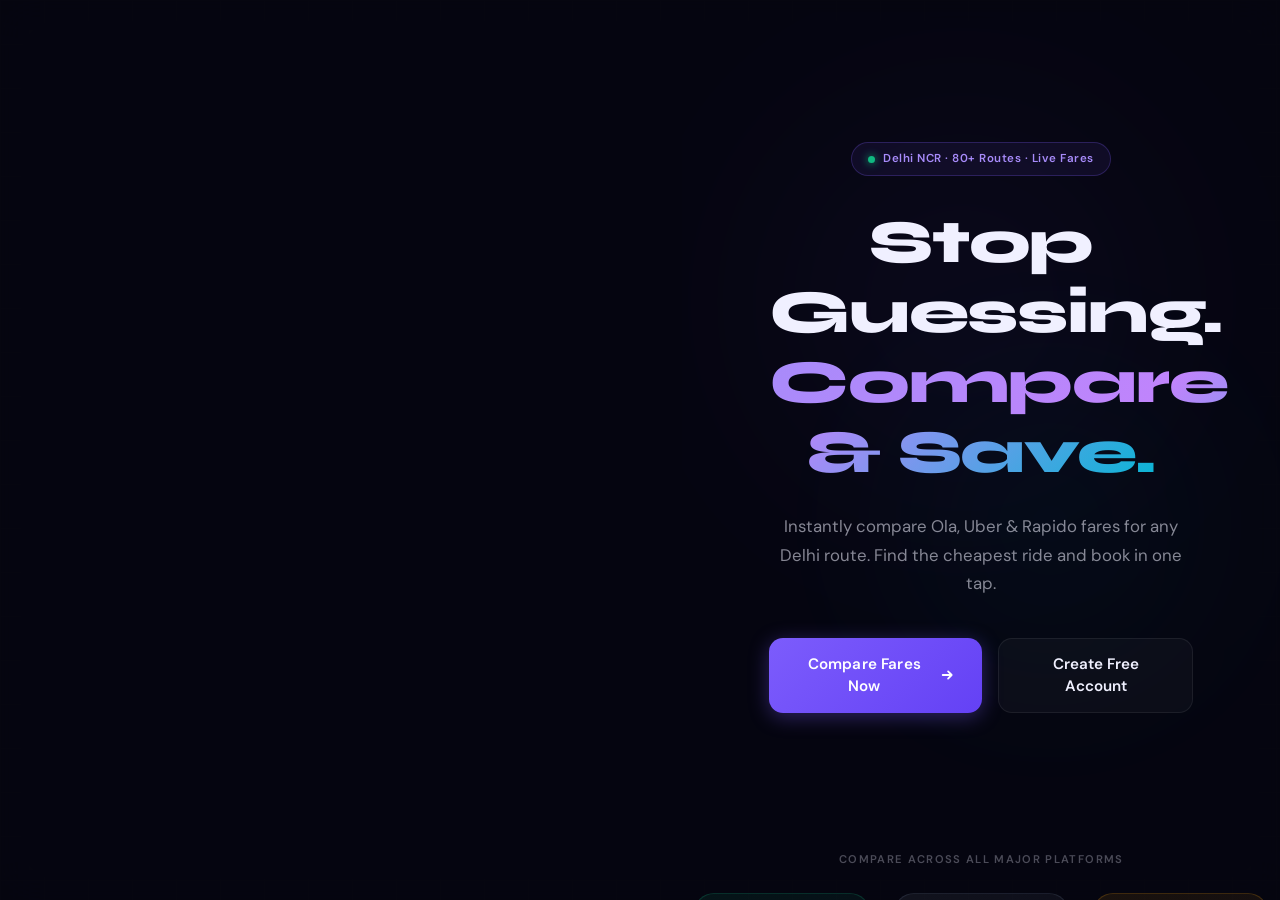
==== commit e704129a: "Update index.html update" ====
--- a/index.html
+++ b/index.html
@@ -16,6 +16,24 @@
   })();
 </script>
 </head>
+  </nav><div class="modal fade" id="logoutConfirmModal" tabindex="-1">
+  <div class="modal-dialog modal-dialog-centered">
+    <div class="modal-content bg-dark text-white rounded-4">
+      <div class="modal-header border-0">
+        <h5 class="modal-title">Confirm Logout</h5>
+        <button type="button" class="btn-close btn-close-white" data-bs-dismiss="modal"></button>
+      </div>
+      <div class="modal-body">
+        Are you sure you want to logout?
+      </div>
+      <div class="modal-footer border-0">
+        <button type="button" class="btn btn-secondary" data-bs-dismiss="modal">Cancel</button>
+        <button type="button" class="btn btn-danger" id="confirmLogout">Logout</button>
+      </div>
+    </div>
+  </div>
+</div>
+
 <body class="grid-bg">
 
   <nav class="navbar navbar-expand-lg navbar-dark navbar-custom fixed-top">
@@ -32,8 +50,7 @@
         <div class="d-flex gap-2" id="navButtons"></div>
       </div>
     </div>
-  </nav>
-
+  
   <main>
     <!-- Hero -->
     <section class="hero-section position-relative">
@@ -211,4 +228,4 @@
   <script src="/js/theme.js"></script>
   <script src="/js/navbar.js"></script>
 </body>
-</html>+</html>
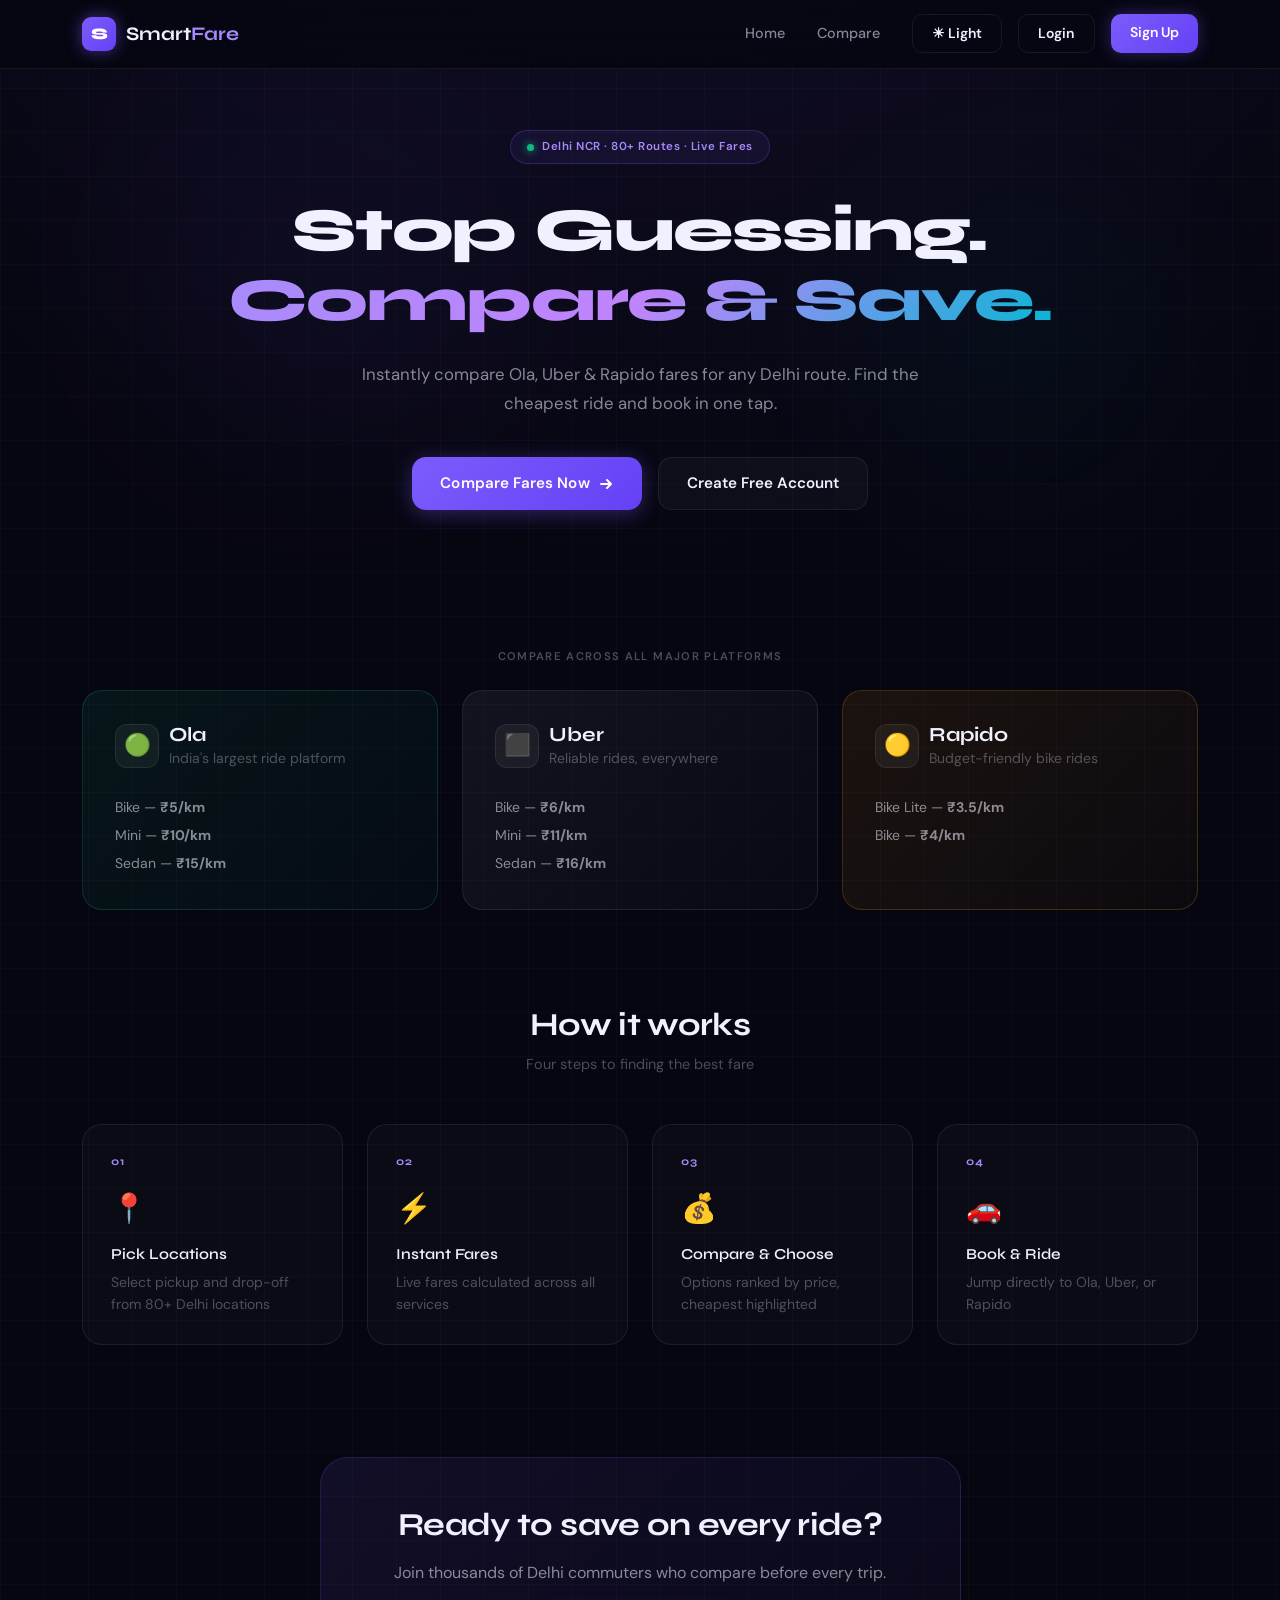
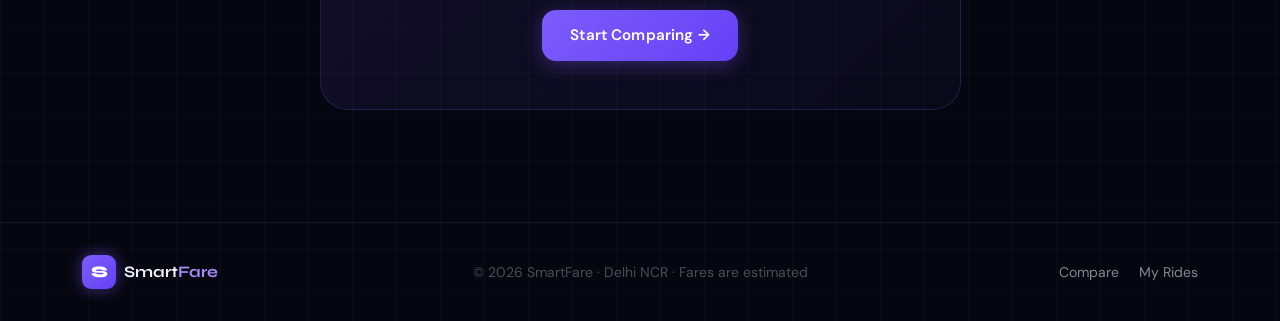
==== commit d7945dd7: "Remove logout confirmation modal from index.html Removed logout confirmation modal from the HTML str" ====
--- a/index.html
+++ b/index.html
@@ -16,24 +16,6 @@
   })();
 </script>
 </head>
-  </nav><div class="modal fade" id="logoutConfirmModal" tabindex="-1">
-  <div class="modal-dialog modal-dialog-centered">
-    <div class="modal-content bg-dark text-white rounded-4">
-      <div class="modal-header border-0">
-        <h5 class="modal-title">Confirm Logout</h5>
-        <button type="button" class="btn-close btn-close-white" data-bs-dismiss="modal"></button>
-      </div>
-      <div class="modal-body">
-        Are you sure you want to logout?
-      </div>
-      <div class="modal-footer border-0">
-        <button type="button" class="btn btn-secondary" data-bs-dismiss="modal">Cancel</button>
-        <button type="button" class="btn btn-danger" id="confirmLogout">Logout</button>
-      </div>
-    </div>
-  </div>
-</div>
-
 <body class="grid-bg">
 
   <nav class="navbar navbar-expand-lg navbar-dark navbar-custom fixed-top">
@@ -50,7 +32,8 @@
         <div class="d-flex gap-2" id="navButtons"></div>
       </div>
     </div>
-  
+  </nav>
+
   <main>
     <!-- Hero -->
     <section class="hero-section position-relative">
